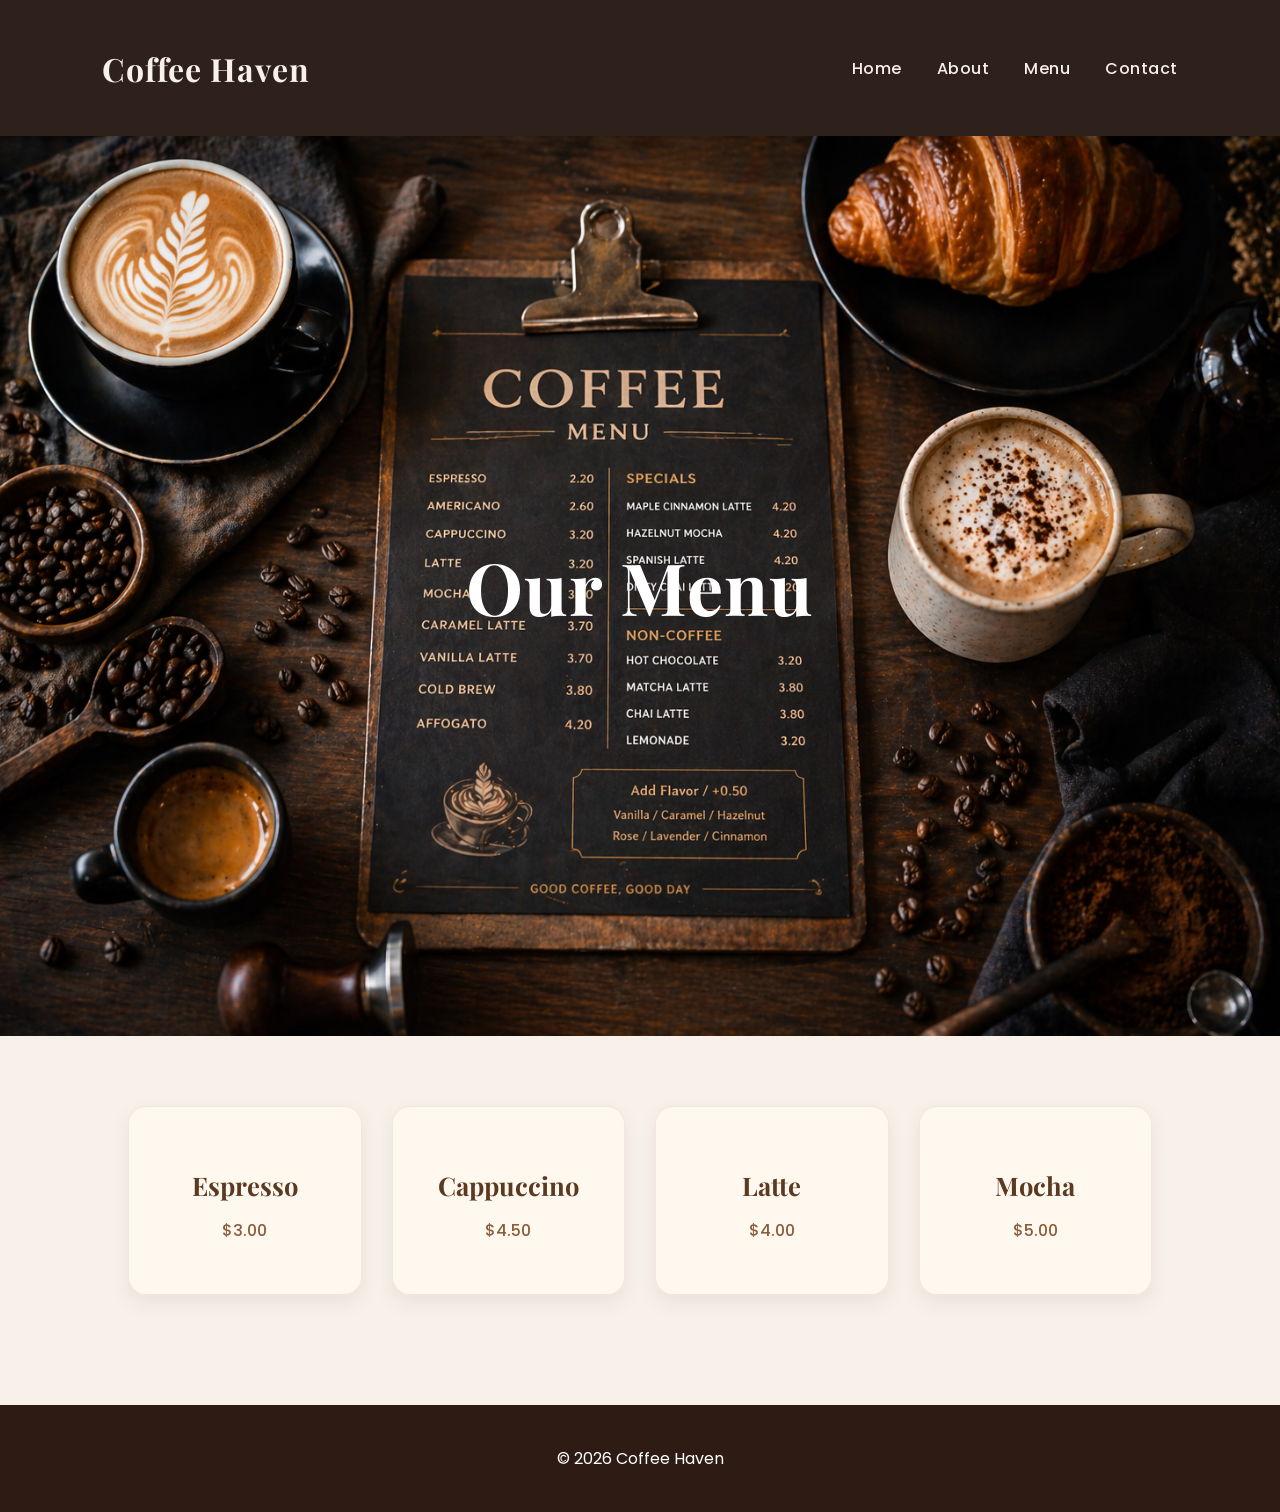
==== menu.html @ e31fc8c5 "Add files via upload" ====
<!DOCTYPE html>
<html lang="en">
<head>
  <meta charset="UTF-8">
  <meta name="viewport" content="width=device-width, initial-scale=1.0">
  <title>Coffee Haven | Menu</title>
  <link rel="stylesheet" href="style.css">
</head>
<body>
  <nav class="navbar">
    <h1 class="logo">Coffee Haven</h1>
    <ul>
      <li><a href="index.html">Home</a></li>
      <li><a href="about.html">About</a></li>
      <li><a href="menu.html">Menu</a></li>
      <li><a href="contact.html">Contact</a></li>
    </ul>
  </nav>

  <section class="page-banner" style="background-image:url('menu-coffee.png')">
    <h2>Our Menu</h2>
  </section>

  <section class="menu-grid">
    <div class="menu-item"><h3>Espresso</h3><p>$3.00</p></div>
    <div class="menu-item"><h3>Cappuccino</h3><p>$4.50</p></div>
    <div class="menu-item"><h3>Latte</h3><p>$4.00</p></div>
    <div class="menu-item"><h3>Mocha</h3><p>$5.00</p></div>
  </section>

  <footer><p>© 2026 Coffee Haven</p></footer>
</body>
</html>
---- style.css ----
@import url('https://fonts.googleapis.com/css2?family=Playfair+Display:wght@600;700&family=Poppins:wght@300;400;500;600&display=swap');


/* =========================
   1. BODY STYLES
========================= */
body {
  font-family: 'Poppins', sans-serif;
  margin: 0;
  padding: 0;
  background: #f8f1ea;
  color: #2d1b14;
}


/* =========================
   2. NAVBAR STYLES
========================= */
.navbar {
  display: flex;
  justify-content: space-between;
  align-items: center;
  padding: 20px 8%;
  background: rgba(35, 22, 17, 0.95);
  backdrop-filter: blur(8px);
  position: sticky;
  top: 0;
  z-index: 1000;
  box-shadow: 0 4px 20px rgba(0,0,0,0.15);
}

.logo {
  font-size: 2rem;
  font-family: 'Playfair Display', serif;
  color: #f8f1e7;
  letter-spacing: 1px;
  cursor: pointer;
  transition: 0.3s ease;
}

.logo:hover {
  color: #ddb892;
}

.navbar ul {
  display: flex;
  list-style: none;
  gap: 35px;
  margin: 0;
  padding: 0;
}

.navbar ul li a {
  text-decoration: none;
  color: #f8f1e7;
  font-size: 1rem;
  font-weight: 500;
  letter-spacing: 0.5px;
  position: relative;
  transition: color 0.3s ease;
}

.navbar ul li a::after {
  content: "";
  position: absolute;
  width: 0%;
  height: 2px;
  left: 0;
  bottom: -6px;
  background: #ddb892;
  transition: width 0.3s ease;
}

.navbar ul li a:hover {
  color: #ddb892;
}

.navbar ul li a:hover::after {
  width: 100%;
}


/* =========================
   3. HERO STYLES
========================= */
.hero {
  min-height: 100vh;
  background: linear-gradient(rgba(0,0,0,0.45), rgba(0,0,0,0.45)),
              url('hero-image.png');
  background-size: cover;
  background-position: center;
  background-repeat: no-repeat;

  display: flex;
  justify-content: center;
  align-items: center;
  text-align: center;
  color: white;
  padding: 20px;
}

.hero-text h2 {
  font-family: 'Playfair Display', serif;
  font-size: 3rem;
  margin-bottom: 15px;
}

.hero-text p {
  font-size: 1.2rem;
}

/* =========================
   PAGE BANNER STYLES
========================= */
.page-banner {
  min-height: 100vh;
  background: linear-gradient(rgba(0,0,0,0.45), rgba(0,0,0,0.45)),
              url('about-coffee.png');
  background-size: cover;
  background-position: center;
  background-repeat: no-repeat;

  display: flex;
  justify-content: center;
  align-items: center;
  text-align: center;

  color: #fff;
  font-family: 'Playfair Display', serif;
  font-size: 3rem;
  letter-spacing: 1px;
}

/* =========================
   MENU SECTION STYLES
========================= */
.menu-grid {
  display: grid;
  grid-template-columns: repeat(auto-fit, minmax(220px, 1fr));
  gap: 30px;
  padding: 70px 10%;
  background: #f8f1ea;
}

.menu-item {
  background: rgba(255, 248, 240, 0.95);
  padding: 35px 25px;
  border-radius: 18px;
  text-align: center;
  box-shadow: 0 8px 20px rgba(60, 35, 20, 0.08);
  transition: all 0.3s ease;
  border: 1px solid rgba(176, 137, 104, 0.15);
}

.menu-item h3 {
  font-family: 'Playfair Display', serif;
  font-size: 1.6rem;
  margin-bottom: 10px;
  color: #5c3a21;
}

.menu-item p {
  font-size: 1rem;
  color: #8b5e3c;
  font-weight: 500;
}

.menu-item:hover {
  transform: translateY(-8px);
  box-shadow: 0 14px 30px rgba(60, 35, 20, 0.15);
}


/* =========================
   5. CONTACT FORM STYLES
========================= */
.contact-form {
  padding: 60px 10%;
}

.contact-form form {
  max-width: 600px;
  margin: auto;
  display: flex;
  flex-direction: column;
  gap: 15px;
  background: white;
  padding: 30px;
  border-radius: 15px;
  box-shadow: 0 10px 25px rgba(0,0,0,0.08);
}

.contact-form input,
.contact-form textarea {
  padding: 14px;
  border: 1px solid #ddd;
  border-radius: 8px;
  font-size: 1rem;
}


/* =========================
   6. FOOTER STYLES
========================= */
footer {
  text-align: center;
  padding: 25px;
  background: #2d1b14;
  color: white;
  margin-top: 40px;
}

.social-icons {
  margin-top: 10px;
}

.social-icons i {
  margin: 0 10px;
  cursor: pointer;
  transition: 0.3s;
}

.social-icons i:hover {
  color: #ddb892;
}


/* =========================
   7. RESPONSIVE STYLES
========================= */
@media(max-width: 768px) {
  .navbar {
    flex-direction: column;
    gap: 15px;
  }

  .navbar ul {
    flex-wrap: wrap;
    justify-content: center;
    gap: 20px;
  }

  .hero-text h2 {
    font-size: 2.5rem;
  }

  .page-banner {
    font-size: 2rem;
  }
}
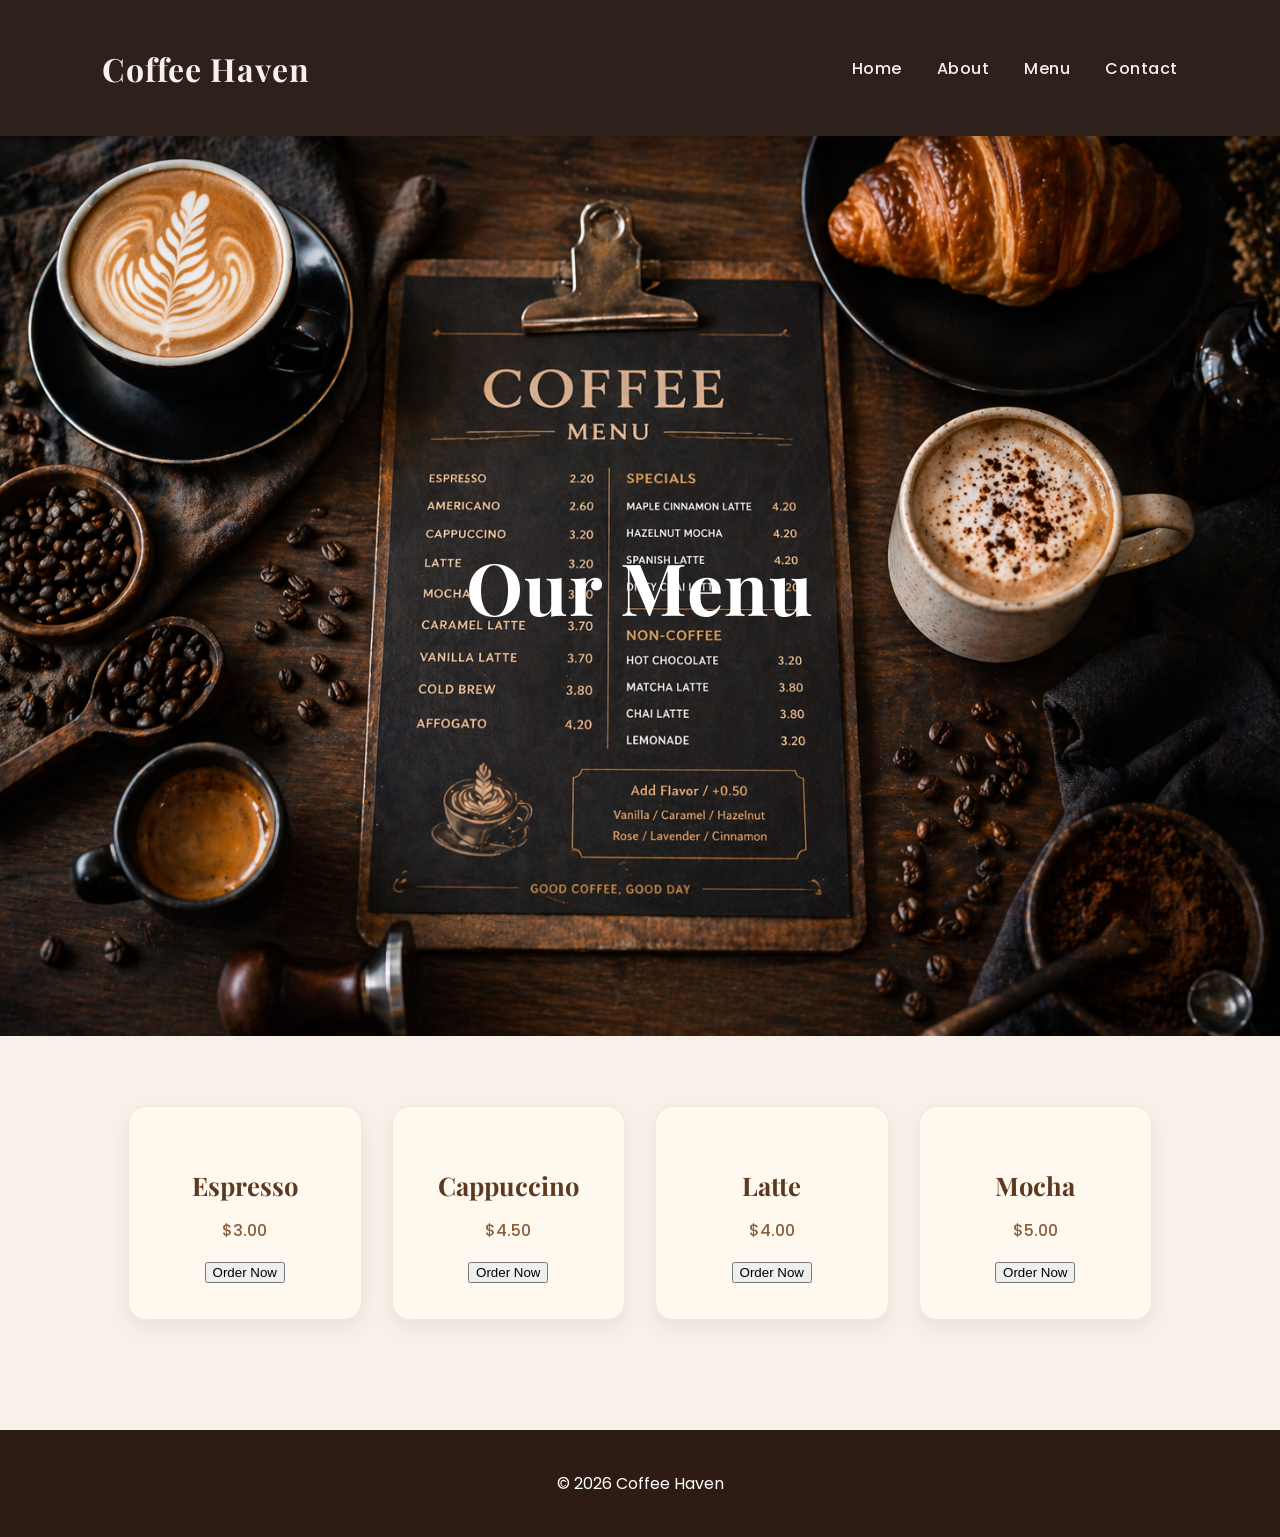
==== commit e386df80: "Add files via upload" ====
--- a/menu.html
+++ b/menu.html
@@ -7,6 +7,7 @@
   <link rel="stylesheet" href="style.css">
 </head>
 <body>
+
   <nav class="navbar">
     <h1 class="logo">Coffee Haven</h1>
     <ul>
@@ -22,12 +23,44 @@
   </section>
 
   <section class="menu-grid">
-    <div class="menu-item"><h3>Espresso</h3><p>$3.00</p></div>
-    <div class="menu-item"><h3>Cappuccino</h3><p>$4.50</p></div>
-    <div class="menu-item"><h3>Latte</h3><p>$4.00</p></div>
-    <div class="menu-item"><h3>Mocha</h3><p>$5.00</p></div>
+
+    <div class="menu-item">
+      <h3>Espresso</h3>
+      <p>$3.00</p>
+      <a href="contact.html">
+        <button type="button">Order Now</button>
+      </a>
+    </div>
+
+    <div class="menu-item">
+      <h3>Cappuccino</h3>
+      <p>$4.50</p>
+      <a href="contact.html">
+        <button type="button">Order Now</button>
+      </a>
+    </div>
+
+    <div class="menu-item">
+      <h3>Latte</h3>
+      <p>$4.00</p>
+      <a href="contact.html">
+        <button type="button">Order Now</button>
+      </a>
+    </div>
+
+    <div class="menu-item">
+      <h3>Mocha</h3>
+      <p>$5.00</p>
+      <a href="contact.html">
+        <button type="button">Order Now</button>
+      </a>
+    </div>
+
   </section>
 
-  <footer><p>© 2026 Coffee Haven</p></footer>
+  <footer>
+    <p>© 2026 Coffee Haven</p>
+  </footer>
+
 </body>
 </html>
